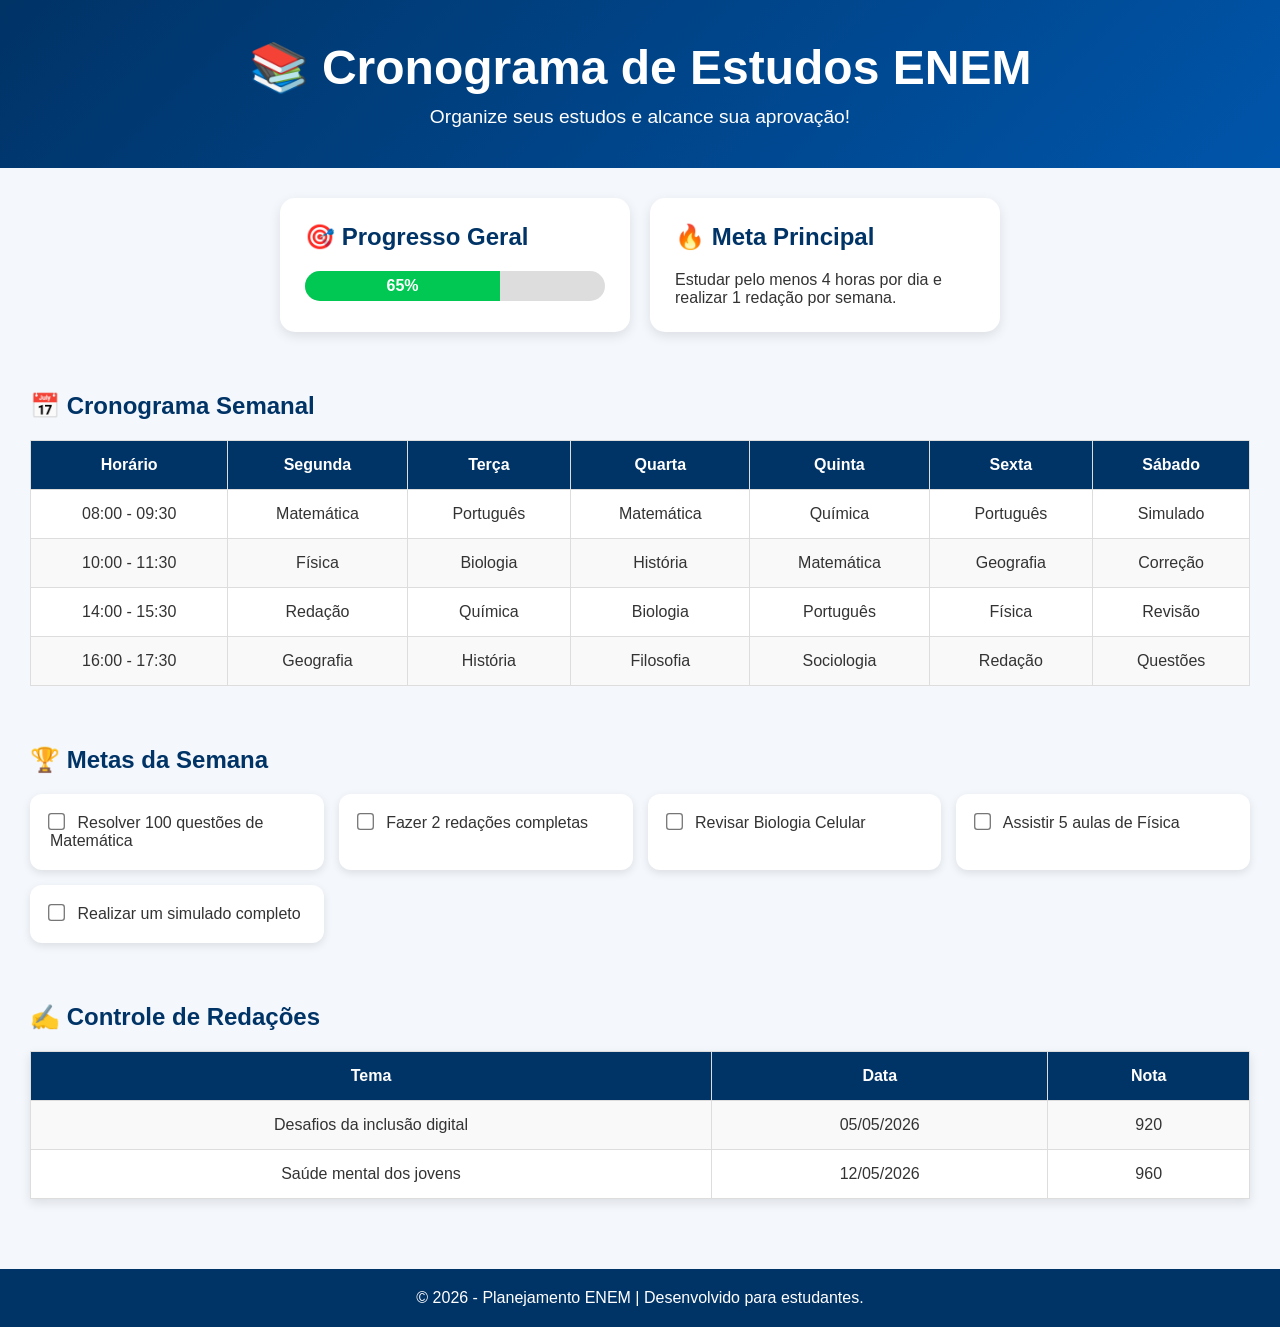
==== index.html @ 999c0d0e "Rename Index.html to index.html" ====
<!DOCTYPE html>
<html lang="pt-BR">
<head>
    <meta charset="UTF-8">
    <meta name="viewport" content="width=device-width, initial-scale=1.0">
    <title>Cronograma ENEM 2026</title>
    <link rel="stylesheet" href="style.css">
</head>
<body>

<header>
    <h1>📚 Cronograma de Estudos ENEM</h1>
    <p>Organize seus estudos e alcance sua aprovação!</p>
</header>

<section class="dashboard">

    <div class="card progresso">
        <h2>🎯 Progresso Geral</h2>
        <div class="barra">
            <div class="preenchimento">65%</div>
        </div>
    </div>

    <div class="card">
        <h2>🔥 Meta Principal</h2>
        <p>Estudar pelo menos 4 horas por dia e realizar 1 redação por semana.</p>
    </div>

</section>

<section class="cronograma">

    <h2>📅 Cronograma Semanal</h2>

    <div class="tabela-container">
        <table>

            <thead>
                <tr>
                    <th>Horário</th>
                    <th>Segunda</th>
                    <th>Terça</th>
                    <th>Quarta</th>
                    <th>Quinta</th>
                    <th>Sexta</th>
                    <th>Sábado</th>
                </tr>
            </thead>

            <tbody>

                <tr>
                    <td>08:00 - 09:30</td>
                    <td>Matemática</td>
                    <td>Português</td>
                    <td>Matemática</td>
                    <td>Química</td>
                    <td>Português</td>
                    <td>Simulado</td>
                </tr>

                <tr>
                    <td>10:00 - 11:30</td>
                    <td>Física</td>
                    <td>Biologia</td>
                    <td>História</td>
                    <td>Matemática</td>
                    <td>Geografia</td>
                    <td>Correção</td>
                </tr>

                <tr>
                    <td>14:00 - 15:30</td>
                    <td>Redação</td>
                    <td>Química</td>
                    <td>Biologia</td>
                    <td>Português</td>
                    <td>Física</td>
                    <td>Revisão</td>
                </tr>

                <tr>
                    <td>16:00 - 17:30</td>
                    <td>Geografia</td>
                    <td>História</td>
                    <td>Filosofia</td>
                    <td>Sociologia</td>
                    <td>Redação</td>
                    <td>Questões</td>
                </tr>

            </tbody>

        </table>
    </div>

</section>

<section class="metas">

    <h2>🏆 Metas da Semana</h2>

    <div class="cards-metas">

        <div class="meta">
            <input type="checkbox">
            Resolver 100 questões de Matemática
        </div>

        <div class="meta">
            <input type="checkbox">
            Fazer 2 redações completas
        </div>

        <div class="meta">
            <input type="checkbox">
            Revisar Biologia Celular
        </div>

        <div class="meta">
            <input type="checkbox">
            Assistir 5 aulas de Física
        </div>

        <div class="meta">
            <input type="checkbox">
            Realizar um simulado completo
        </div>

    </div>

</section>

<section class="redacao">

    <h2>✍️ Controle de Redações</h2>

    <table>
        <tr>
            <th>Tema</th>
            <th>Data</th>
            <th>Nota</th>
        </tr>

        <tr>
            <td>Desafios da inclusão digital</td>
            <td>05/05/2026</td>
            <td>920</td>
        </tr>

        <tr>
            <td>Saúde mental dos jovens</td>
            <td>12/05/2026</td>
            <td>960</td>
        </tr>
    </table>

</section>

<footer>
    <p>© 2026 - Planejamento ENEM | Desenvolvido para estudantes.</p>
</footer>

</body>
</html>
---- style.css ----
*{
    margin:0;
    padding:0;
    box-sizing:border-box;
    font-family:'Segoe UI', sans-serif;
}

body{
    background:#f4f7fc;
    color:#333;
}

header{
    background:linear-gradient(135deg,#003366,#0055aa);
    color:white;
    text-align:center;
    padding:40px;
}

header h1{
    font-size:3rem;
}

header p{
    margin-top:10px;
    font-size:1.2rem;
}

.dashboard{
    display:flex;
    flex-wrap:wrap;
    justify-content:center;
    gap:20px;
    padding:30px;
}

.card{
    background:white;
    padding:25px;
    border-radius:15px;
    box-shadow:0 4px 12px rgba(0,0,0,0.1);
    width:350px;
}

.barra{
    width:100%;
    height:30px;
    background:#ddd;
    border-radius:20px;
    overflow:hidden;
    margin-top:15px;
}

.preenchimento{
    background:#00c853;
    width:65%;
    height:100%;
    text-align:center;
    color:white;
    line-height:30px;
    font-weight:bold;
}

.cronograma,
.metas,
.redacao{
    padding:30px;
}

h2{
    margin-bottom:20px;
    color:#003366;
}

.tabela-container{
    overflow-x:auto;
}

table{
    width:100%;
    border-collapse:collapse;
    background:white;
    box-shadow:0 4px 10px rgba(0,0,0,0.1);
}

th{
    background:#003366;
    color:white;
}

th,td{
    border:1px solid #ddd;
    padding:15px;
    text-align:center;
}

tr:nth-child(even){
    background:#f9f9f9;
}

.cards-metas{
    display:grid;
    grid-template-columns:repeat(auto-fit,minmax(250px,1fr));
    gap:15px;
}

.meta{
    background:white;
    padding:20px;
    border-radius:12px;
    box-shadow:0 3px 8px rgba(0,0,0,.1);
}

.meta input{
    margin-right:10px;
    transform:scale(1.3);
}

footer{
    background:#003366;
    color:white;
    text-align:center;
    padding:20px;
    margin-top:40px;
}

@media(max-width:768px){

    header h1{
        font-size:2rem;
    }

    .card{
        width:100%;
    }

    th,td{
        font-size:12px;
        padding:10px;
    }

}
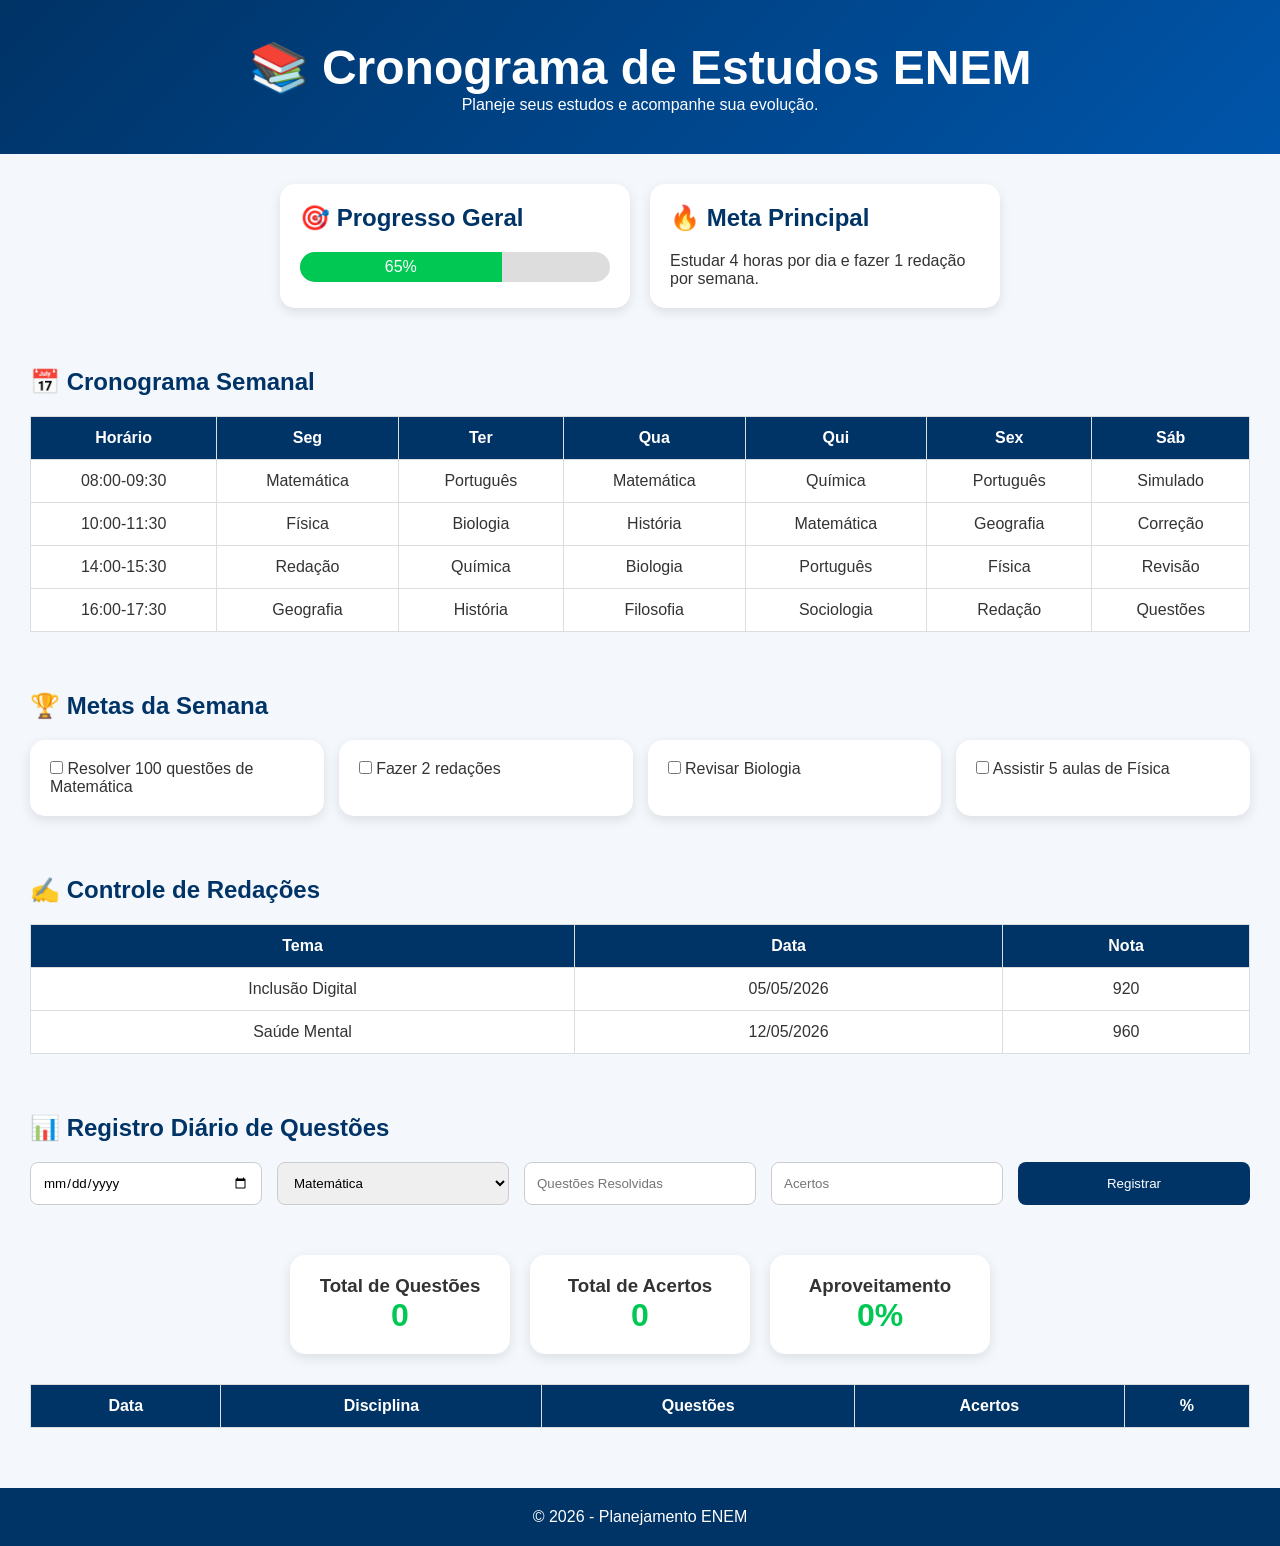
==== commit cd38c0cf: "Rename Cronograma_ENEM_Completo.html to index.html" ====
--- a/index.html
+++ b/index.html
@@ -1,166 +1,152 @@
 <!DOCTYPE html>
 <html lang="pt-BR">
 <head>
-    <meta charset="UTF-8">
-    <meta name="viewport" content="width=device-width, initial-scale=1.0">
-    <title>Cronograma ENEM 2026</title>
-    <link rel="stylesheet" href="style.css">
+<meta charset="UTF-8">
+<meta name="viewport" content="width=device-width, initial-scale=1.0">
+<title>Cronograma ENEM Completo</title>
+<style>
+*{margin:0;padding:0;box-sizing:border-box;font-family:Segoe UI,sans-serif}
+body{background:#f4f7fc;color:#333}
+header{background:linear-gradient(135deg,#003366,#0055aa);color:#fff;text-align:center;padding:40px}
+header h1{font-size:3rem}
+.dashboard,.estatisticas{display:flex;flex-wrap:wrap;gap:20px;justify-content:center;padding:30px}
+.card,.card-estatistica,.meta{background:#fff;padding:20px;border-radius:15px;box-shadow:0 4px 12px rgba(0,0,0,.1)}
+.card{width:350px}
+.barra{height:30px;background:#ddd;border-radius:20px;overflow:hidden;margin-top:10px}
+.preenchimento{width:65%;height:100%;background:#00c853;color:#fff;display:flex;align-items:center;justify-content:center}
+section{padding:30px}
+h2{margin-bottom:20px;color:#003366}
+table{width:100%;border-collapse:collapse;background:#fff}
+th,td{border:1px solid #ddd;padding:12px;text-align:center}
+th{background:#003366;color:#fff}
+.tabela-container{overflow:auto}
+.cards-metas{display:grid;grid-template-columns:repeat(auto-fit,minmax(250px,1fr));gap:15px}
+.form-questoes{display:grid;grid-template-columns:repeat(auto-fit,minmax(180px,1fr));gap:15px;margin-bottom:20px}
+input,select,button{padding:12px;border-radius:8px;border:1px solid #ccc}
+button{background:#003366;color:white;border:none;cursor:pointer}
+footer{background:#003366;color:#fff;text-align:center;padding:20px;margin-top:30px}
+.card-estatistica{text-align:center;min-width:220px}
+.card-estatistica span{font-size:2rem;font-weight:bold;color:#00c853}
+@media(max-width:768px){header h1{font-size:2rem}}
+</style>
 </head>
 <body>
 
 <header>
-    <h1>📚 Cronograma de Estudos ENEM</h1>
-    <p>Organize seus estudos e alcance sua aprovação!</p>
+<h1>📚 Cronograma de Estudos ENEM</h1>
+<p>Planeje seus estudos e acompanhe sua evolução.</p>
 </header>
 
 <section class="dashboard">
-
-    <div class="card progresso">
-        <h2>🎯 Progresso Geral</h2>
-        <div class="barra">
-            <div class="preenchimento">65%</div>
-        </div>
-    </div>
-
-    <div class="card">
-        <h2>🔥 Meta Principal</h2>
-        <p>Estudar pelo menos 4 horas por dia e realizar 1 redação por semana.</p>
-    </div>
-
+<div class="card">
+<h2>🎯 Progresso Geral</h2>
+<div class="barra"><div class="preenchimento">65%</div></div>
+</div>
+<div class="card">
+<h2>🔥 Meta Principal</h2>
+<p>Estudar 4 horas por dia e fazer 1 redação por semana.</p>
+</div>
 </section>
 
-<section class="cronograma">
-
-    <h2>📅 Cronograma Semanal</h2>
-
-    <div class="tabela-container">
-        <table>
-
-            <thead>
-                <tr>
-                    <th>Horário</th>
-                    <th>Segunda</th>
-                    <th>Terça</th>
-                    <th>Quarta</th>
-                    <th>Quinta</th>
-                    <th>Sexta</th>
-                    <th>Sábado</th>
-                </tr>
-            </thead>
-
-            <tbody>
-
-                <tr>
-                    <td>08:00 - 09:30</td>
-                    <td>Matemática</td>
-                    <td>Português</td>
-                    <td>Matemática</td>
-                    <td>Química</td>
-                    <td>Português</td>
-                    <td>Simulado</td>
-                </tr>
-
-                <tr>
-                    <td>10:00 - 11:30</td>
-                    <td>Física</td>
-                    <td>Biologia</td>
-                    <td>História</td>
-                    <td>Matemática</td>
-                    <td>Geografia</td>
-                    <td>Correção</td>
-                </tr>
-
-                <tr>
-                    <td>14:00 - 15:30</td>
-                    <td>Redação</td>
-                    <td>Química</td>
-                    <td>Biologia</td>
-                    <td>Português</td>
-                    <td>Física</td>
-                    <td>Revisão</td>
-                </tr>
-
-                <tr>
-                    <td>16:00 - 17:30</td>
-                    <td>Geografia</td>
-                    <td>História</td>
-                    <td>Filosofia</td>
-                    <td>Sociologia</td>
-                    <td>Redação</td>
-                    <td>Questões</td>
-                </tr>
-
-            </tbody>
-
-        </table>
-    </div>
-
+<section>
+<h2>📅 Cronograma Semanal</h2>
+<div class="tabela-container">
+<table>
+<tr><th>Horário</th><th>Seg</th><th>Ter</th><th>Qua</th><th>Qui</th><th>Sex</th><th>Sáb</th></tr>
+<tr><td>08:00-09:30</td><td>Matemática</td><td>Português</td><td>Matemática</td><td>Química</td><td>Português</td><td>Simulado</td></tr>
+<tr><td>10:00-11:30</td><td>Física</td><td>Biologia</td><td>História</td><td>Matemática</td><td>Geografia</td><td>Correção</td></tr>
+<tr><td>14:00-15:30</td><td>Redação</td><td>Química</td><td>Biologia</td><td>Português</td><td>Física</td><td>Revisão</td></tr>
+<tr><td>16:00-17:30</td><td>Geografia</td><td>História</td><td>Filosofia</td><td>Sociologia</td><td>Redação</td><td>Questões</td></tr>
+</table>
+</div>
 </section>
 
-<section class="metas">
-
-    <h2>🏆 Metas da Semana</h2>
-
-    <div class="cards-metas">
-
-        <div class="meta">
-            <input type="checkbox">
-            Resolver 100 questões de Matemática
-        </div>
-
-        <div class="meta">
-            <input type="checkbox">
-            Fazer 2 redações completas
-        </div>
-
-        <div class="meta">
-            <input type="checkbox">
-            Revisar Biologia Celular
-        </div>
-
-        <div class="meta">
-            <input type="checkbox">
-            Assistir 5 aulas de Física
-        </div>
-
-        <div class="meta">
-            <input type="checkbox">
-            Realizar um simulado completo
-        </div>
-
-    </div>
-
+<section>
+<h2>🏆 Metas da Semana</h2>
+<div class="cards-metas">
+<div class="meta"><input type="checkbox"> Resolver 100 questões de Matemática</div>
+<div class="meta"><input type="checkbox"> Fazer 2 redações</div>
+<div class="meta"><input type="checkbox"> Revisar Biologia</div>
+<div class="meta"><input type="checkbox"> Assistir 5 aulas de Física</div>
+</div>
 </section>
 
-<section class="redacao">
-
-    <h2>✍️ Controle de Redações</h2>
-
-    <table>
-        <tr>
-            <th>Tema</th>
-            <th>Data</th>
-            <th>Nota</th>
-        </tr>
-
-        <tr>
-            <td>Desafios da inclusão digital</td>
-            <td>05/05/2026</td>
-            <td>920</td>
-        </tr>
-
-        <tr>
-            <td>Saúde mental dos jovens</td>
-            <td>12/05/2026</td>
-            <td>960</td>
-        </tr>
-    </table>
-
+<section>
+<h2>✍️ Controle de Redações</h2>
+<table>
+<tr><th>Tema</th><th>Data</th><th>Nota</th></tr>
+<tr><td>Inclusão Digital</td><td>05/05/2026</td><td>920</td></tr>
+<tr><td>Saúde Mental</td><td>12/05/2026</td><td>960</td></tr>
+</table>
 </section>
 
-<footer>
-    <p>© 2026 - Planejamento ENEM | Desenvolvido para estudantes.</p>
-</footer>
+<section class="questoes">
+<h2>📊 Registro Diário de Questões</h2>
+
+<div class="form-questoes">
+<input type="date" id="dataQuestao">
+<select id="disciplina">
+<option>Matemática</option><option>Português</option><option>Biologia</option>
+<option>Física</option><option>Química</option><option>História</option>
+<option>Geografia</option>
+</select>
+<input type="number" id="questoesFeitas" placeholder="Questões Resolvidas">
+<input type="number" id="acertos" placeholder="Acertos">
+<button onclick="registrarQuestoes()">Registrar</button>
+</div>
+
+<div class="estatisticas">
+<div class="card-estatistica"><h3>Total de Questões</h3><span id="totalQuestoes">0</span></div>
+<div class="card-estatistica"><h3>Total de Acertos</h3><span id="totalAcertos">0</span></div>
+<div class="card-estatistica"><h3>Aproveitamento</h3><span id="mediaGeral">0%</span></div>
+</div>
+
+<div class="tabela-container">
+<table id="tabelaQuestoes">
+<thead>
+<tr><th>Data</th><th>Disciplina</th><th>Questões</th><th>Acertos</th><th>%</th></tr>
+</thead>
+<tbody></tbody>
+</table>
+</div>
+</section>
+
+<footer>© 2026 - Planejamento ENEM</footer>
+
+<script>
+let registros=JSON.parse(localStorage.getItem("registrosENEM"))||[];
+
+function registrarQuestoes(){
+const data=document.getElementById("dataQuestao").value;
+const disciplina=document.getElementById("disciplina").value;
+const questoes=Number(document.getElementById("questoesFeitas").value);
+const acertos=Number(document.getElementById("acertos").value);
+
+if(!data||!questoes||acertos<0){alert("Preencha todos os campos.");return;}
+
+registros.push({data,disciplina,questoes,acertos});
+localStorage.setItem("registrosENEM",JSON.stringify(registros));
+atualizarTabela();
+}
+
+function atualizarTabela(){
+const tbody=document.querySelector("#tabelaQuestoes tbody");
+tbody.innerHTML="";
+let tq=0,ta=0;
+
+registros.forEach(r=>{
+tq+=r.questoes; ta+=r.acertos;
+const ap=((r.acertos/r.questoes)*100).toFixed(1);
+tbody.innerHTML+=`<tr><td>${r.data}</td><td>${r.disciplina}</td><td>${r.questoes}</td><td>${r.acertos}</td><td>${ap}%</td></tr>`;
+});
+
+document.getElementById("totalQuestoes").textContent=tq;
+document.getElementById("totalAcertos").textContent=ta;
+document.getElementById("mediaGeral").textContent=tq?((ta/tq)*100).toFixed(1)+"%":"0%";
+}
+
+atualizarTabela();
+</script>
 
 </body>
 </html>
